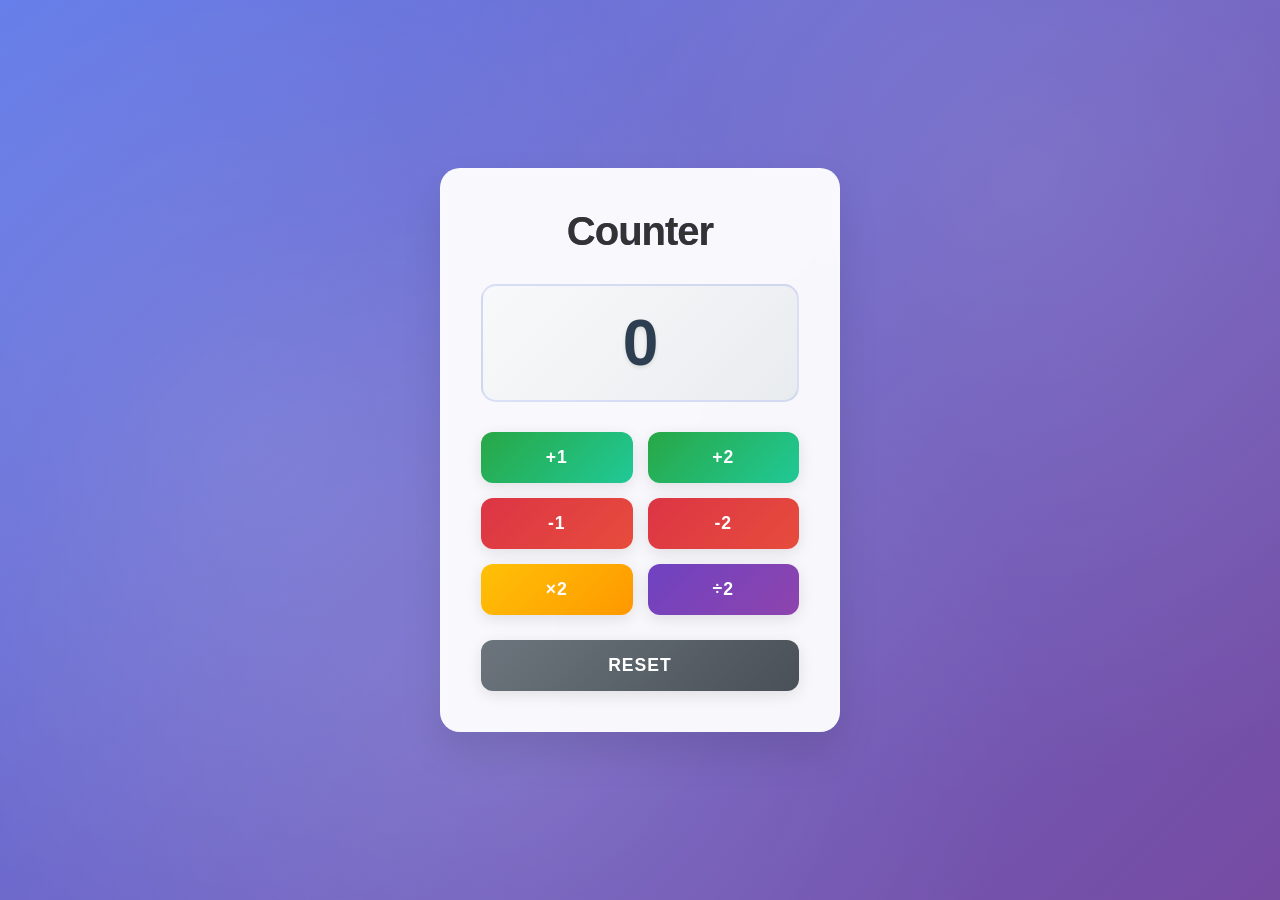
==== index.html @ b483adda "first commit" ====
<!DOCTYPE html>
<html lang="en">
<head>
    <meta charset="UTF-8">
    <meta name="viewport" content="width=device-width, initial-scale=1.0">
    <title>Calculator</title>
    <link rel="stylesheet" href="style.css">
</head>
<body>
    <div class="container">
        <h1>Counter</h1>
        <h1 id="counter">0</h1>
        
        <div class="button-container">
            <button id="INCREMENT1">+1</button>
            <button id="INCREMENT2">+2</button>
            <button id="DEC1">-1</button>
            <button id="DEC2">-2</button>
            <button id="MUL">×2</button>
            <button id="DIV">÷2</button>
            <button id="RESET">Reset</button>
        </div>
    </div>

    <script>
        let count = 0;

        function updateDisplay() {
            document.getElementById("counter").innerText = count;
        }

        function increment1() {
            count++;
            updateDisplay();
        }

        function increment2() {
            count += 2;
            updateDisplay();
        }

        function decrement1() {
            count--;
            updateDisplay();
        }

        function decrement2() {
            count -= 2;
            updateDisplay();
        }

        function multiply() {
            count = count * 2;
            updateDisplay();
        }

        function division() {
            count = count / 2;
            updateDisplay();
        }

        function reset() {
            count = 0;
            updateDisplay();
        }

        // Initialize display
        updateDisplay();

        // Event listeners
        document.getElementById('INCREMENT1').addEventListener('click', increment1);
        document.getElementById('INCREMENT2').addEventListener('click', increment2);
        document.getElementById('DEC1').addEventListener('click', decrement1);
        document.getElementById('DEC2').addEventListener('click', decrement2);
        document.getElementById('MUL').addEventListener('click', multiply);
        document.getElementById('DIV').addEventListener('click', division);
        document.getElementById('RESET').addEventListener('click', reset);
    </script>
</body>
</html>
---- style.css ----
/* Modern Counter App Styles */
* {
    margin: 0;
    padding: 0;
    box-sizing: border-box;
}

body {
    font-family: 'Segoe UI', Tahoma, Geneva, Verdana, sans-serif;
    background: linear-gradient(135deg, #667eea 0%, #764ba2 100%);
    min-height: 100vh;
    display: flex;
    flex-direction: column;
    justify-content: center;
    align-items: center;
    color: #333;
    overflow: hidden;
}

/* Background Animation */
body::before {
    content: '';
    position: fixed;
    top: 0;
    left: 0;
    width: 100%;
    height: 100%;
    background: radial-gradient(circle at 20% 50%, rgba(255, 255, 255, 0.1) 0%, transparent 50%),
                radial-gradient(circle at 80% 20%, rgba(255, 255, 255, 0.1) 0%, transparent 50%),
                radial-gradient(circle at 40% 80%, rgba(255, 255, 255, 0.1) 0%, transparent 50%);
    animation: float 20s ease-in-out infinite;
    z-index: -1;
}

@keyframes float {
    0%, 100% { transform: translateY(0px); }
    50% { transform: translateY(-20px); }
}

/* Container */
.container {
    background: rgba(255, 255, 255, 0.95);
    backdrop-filter: blur(10px);
    border-radius: 20px;
    padding: 40px;
    box-shadow: 0 20px 40px rgba(0, 0, 0, 0.1);
    text-align: center;
    min-width: 300px;
    max-width: 400px;
    width: 90%;
    border: 1px solid rgba(255, 255, 255, 0.2);
}

/* Title */
h1 {
    font-size: 2.5rem;
    margin-bottom: 20px;
    background: linear-gradient(45deg, #667eea, #764ba2);
    -webkit-background-clip: text;
    
    background-clip: text;
    font-weight: 700;
    letter-spacing: -1px;
}

/* Counter Display */
#counter {
    font-size: 4rem;
    font-weight: 800;
    color: #2c3e50;
    margin: 30px 0;
    padding: 20px;
    background: linear-gradient(135deg, #f8f9fa 0%, #e9ecef 100%);
    border-radius: 15px;
    border: 2px solid rgba(102, 126, 234, 0.2);
    transition: all 0.3s ease;
    min-height: 100px;
    display: flex;
    align-items: center;
    justify-content: center;
    text-shadow: 0 2px 4px rgba(0, 0, 0, 0.1);
}

#counter:hover {
    transform: scale(1.05);
    box-shadow: 0 10px 20px rgba(102, 126, 234, 0.3);
}

/* Button Container */
.button-container {
    display: grid;
    grid-template-columns: repeat(2, 1fr);
    gap: 15px;
    margin-top: 30px;
}

/* Button Styles */
button {
    padding: 15px 20px;
    font-size: 1.1rem;
    font-weight: 600;
    border: none;
    border-radius: 12px;
    cursor: pointer;
    transition: all 0.3s ease;
    position: relative;
    overflow: hidden;
    text-transform: uppercase;
    letter-spacing: 1px;
    box-shadow: 0 4px 15px rgba(0, 0, 0, 0.1);
}

button::before {
    content: '';
    position: absolute;
    top: 0;
    left: -100%;
    width: 100%;
    height: 100%;
    background: linear-gradient(90deg, transparent, rgba(255, 255, 255, 0.3), transparent);
    transition: left 0.5s;
}

button:hover::before {
    left: 100%;
}

/* Increment Buttons */
#INCREMENT1, #INCREMENT2 {
    background: linear-gradient(135deg, #28a745 0%, #20c997 100%);
    color: white;
}

#INCREMENT1:hover, #INCREMENT2:hover { 
    transform: translateY(-2px);
    box-shadow: 0 8px 25px rgba(40, 167, 69, 0.4);
}

/* Decrement Buttons */
#DEC1, #DEC2 {
    background: linear-gradient(135deg, #dc3545 0%, #e74c3c 100%);
    color: white;
}

#DEC1:hover, #DEC2:hover {
    transform: translateY(-2px);
    box-shadow: 0 8px 25px rgba(220, 53, 69, 0.4);
}

/* Multiply Button */
#MUL {
    background: linear-gradient(135deg, #ffc107 0%, #ff9800 100%);
    color: white;
}

#MUL:hover {
    transform: translateY(-2px);
    box-shadow: 0 8px 25px rgba(255, 193, 7, 0.4);
}

/* Division Button */
#DIV {
    background: linear-gradient(135deg, #6f42c1 0%, #8e44ad 100%);
    color: white;
}

#DIV:hover {
    transform: translateY(-2px);
    box-shadow: 0 8px 25px rgba(111, 66, 193, 0.4);
}

/* Reset Button */
#RESET {
    grid-column: span 2;
    background: linear-gradient(135deg, #6c757d 0%, #495057 100%);
    color: white;
    margin-top: 10px;
}

#RESET:hover {
    transform: translateY(-2px);
    box-shadow: 0 8px 25px rgba(108, 117, 125, 0.4);
}

/* Active States */
button:active {
    transform: translateY(1px);
    box-shadow: 0 2px 10px rgba(0, 0, 0, 0.2);
}

/* Responsive Design */
@media (max-width: 480px) {
    .container {
        padding: 25px;
        margin: 20px;
    }
    
    h1 {
        font-size: 2rem;
    }
    
    #counter {
        font-size: 3rem;
        padding: 15px;
    }
    
    button {
        padding: 12px 16px;
        font-size: 1rem;
    }
    
    .button-container {
        gap: 10px;
    }
}

/* Accessibility */
button:focus {
    outline: 3px solid rgba(102, 126, 234, 0.5);
    outline-offset: 2px;
}

/* Loading Animation */
@keyframes pulse {
    0%, 100% { opacity: 1; }
    50% { opacity: 0.7; }
}

.loading #counter {
    animation: pulse 1s infinite;
}

/* Success Animation */
@keyframes bounce {
    0%, 100% { transform: scale(1); }
    50% { transform: scale(1.1); }
}

.success #counter {
    animation: bounce 0.5s ease;
}
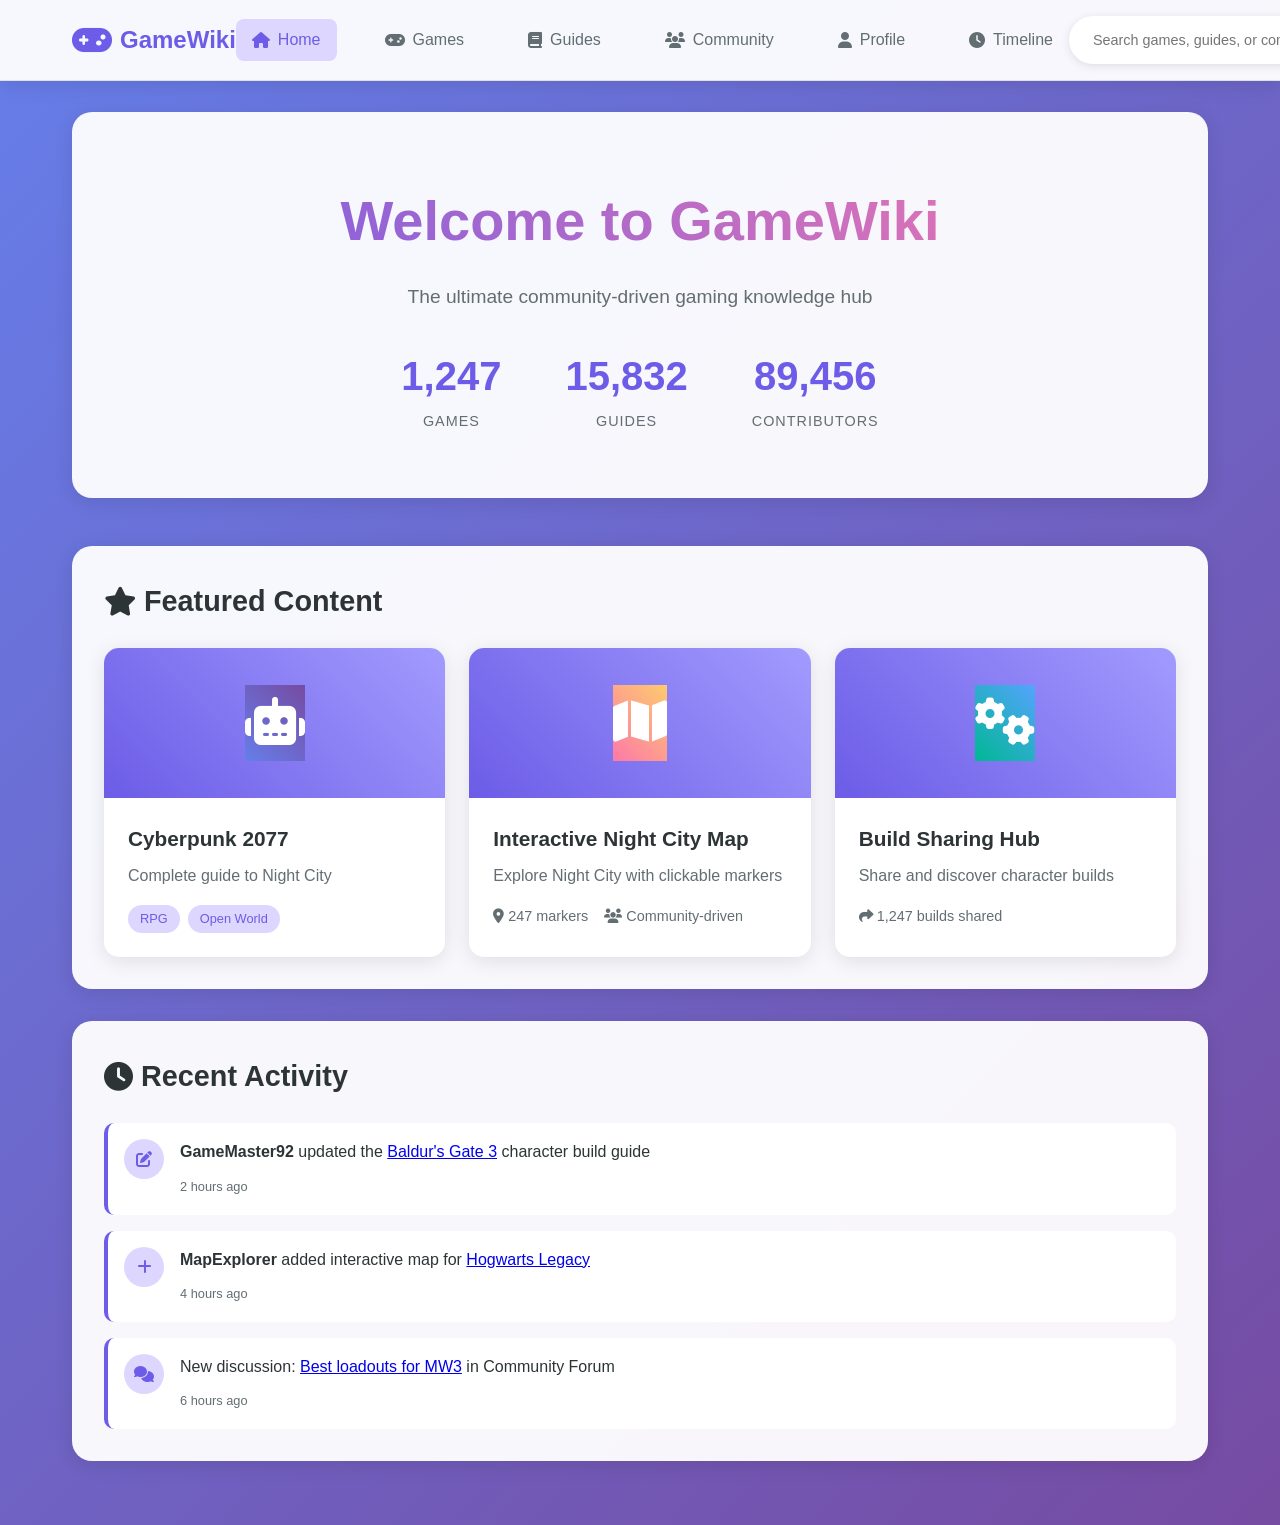
==== commit 9758c4f0: "Transform counter app into comprehensive GameWiki platform Co-authored-by: himanshukvarotariya <hima" ====
--- a/index.html
+++ b/index.html
@@ -3,78 +3,319 @@
 <head>
     <meta charset="UTF-8">
     <meta name="viewport" content="width=device-width, initial-scale=1.0">
-    <title>Calculator</title>
+    <title>GameWiki - The Ultimate Gaming Knowledge Hub</title>
     <link rel="stylesheet" href="style.css">
+    <link href="https://cdnjs.cloudflare.com/ajax/libs/font-awesome/6.4.0/css/all.min.css" rel="stylesheet">
 </head>
 <body>
-    <div class="container">
-        <h1>Counter</h1>
-        <h1 id="counter">0</h1>
-        
-        <div class="button-container">
-            <button id="INCREMENT1">+1</button>
-            <button id="INCREMENT2">+2</button>
-            <button id="DEC1">-1</button>
-            <button id="DEC2">-2</button>
-            <button id="MUL">×2</button>
-            <button id="DIV">÷2</button>
-            <button id="RESET">Reset</button>
+    <!-- Navigation Header -->
+    <header class="navbar">
+        <div class="nav-container">
+            <div class="logo">
+                <i class="fas fa-gamepad"></i>
+                <span>GameWiki</span>
+            </div>
+            <nav class="nav-menu">
+                <a href="#home" class="nav-link active" data-section="home">
+                    <i class="fas fa-home"></i> Home
+                </a>
+                <a href="#games" class="nav-link" data-section="games">
+                    <i class="fas fa-gamepad"></i> Games
+                </a>
+                <a href="#guides" class="nav-link" data-section="guides">
+                    <i class="fas fa-book"></i> Guides
+                </a>
+                <a href="#community" class="nav-link" data-section="community">
+                    <i class="fas fa-users"></i> Community
+                </a>
+                <a href="#profile" class="nav-link" data-section="profile">
+                    <i class="fas fa-user"></i> Profile
+                </a>
+                <a href="game-timeline.html" class="nav-link" target="_blank">
+                    <i class="fas fa-clock"></i> Timeline
+                </a>
+            </nav>
+            <div class="search-container">
+                <input type="text" id="search-input" placeholder="Search games, guides, or content...">
+                <button id="search-btn"><i class="fas fa-search"></i></button>
+            </div>
+        </div>
+    </header>
+
+    <!-- Main Content -->
+    <main class="main-content">
+        <!-- Home Section -->
+        <section id="home-section" class="content-section active">
+            <div class="hero">
+                <h1>Welcome to GameWiki</h1>
+                <p>The ultimate community-driven gaming knowledge hub</p>
+                <div class="hero-stats">
+                    <div class="stat">
+                        <span class="stat-number">1,247</span>
+                        <span class="stat-label">Games</span>
+                    </div>
+                    <div class="stat">
+                        <span class="stat-number">15,832</span>
+                        <span class="stat-label">Guides</span>
+                    </div>
+                    <div class="stat">
+                        <span class="stat-number">89,456</span>
+                        <span class="stat-label">Contributors</span>
+                    </div>
+                </div>
+            </div>
+
+            <div class="featured-section">
+                <h2><i class="fas fa-star"></i> Featured Content</h2>
+                <div class="featured-grid">
+                    <div class="featured-card game-card" data-game="cyberpunk2077">
+                        <div class="card-image">
+                            <div class="game-placeholder">
+                                <i class="fas fa-robot"></i>
+                            </div>
+                        </div>
+                        <div class="card-content">
+                            <h3>Cyberpunk 2077</h3>
+                            <p>Complete guide to Night City</p>
+                            <div class="card-tags">
+                                <span class="tag">RPG</span>
+                                <span class="tag">Open World</span>
+                            </div>
+                        </div>
+                    </div>
+                    <div class="featured-card guide-card" onclick="window.open('interactive-map.html', '_blank')">
+                        <div class="card-image">
+                            <div class="guide-placeholder">
+                                <i class="fas fa-map"></i>
+                            </div>
+                        </div>
+                        <div class="card-content">
+                            <h3>Interactive Night City Map</h3>
+                            <p>Explore Night City with clickable markers</p>
+                            <div class="card-meta">
+                                <span><i class="fas fa-map-marker-alt"></i> 247 markers</span>
+                                <span><i class="fas fa-users"></i> Community-driven</span>
+                            </div>
+                        </div>
+                    </div>
+                    <div class="featured-card community-card" onclick="window.open('build-sharing.html', '_blank')">
+                        <div class="card-image">
+                            <div class="community-placeholder">
+                                <i class="fas fa-cogs"></i>
+                            </div>
+                        </div>
+                        <div class="card-content">
+                            <h3>Build Sharing Hub</h3>
+                            <p>Share and discover character builds</p>
+                            <div class="card-meta">
+                                <span><i class="fas fa-share"></i> 1,247 builds shared</span>
+                            </div>
+                        </div>
+                    </div>
+                </div>
+            </div>
+
+            <div class="recent-activity">
+                <h2><i class="fas fa-clock"></i> Recent Activity</h2>
+                <div class="activity-feed">
+                    <div class="activity-item">
+                        <div class="activity-icon">
+                            <i class="fas fa-edit"></i>
+                        </div>
+                        <div class="activity-content">
+                            <p><strong>GameMaster92</strong> updated the <a href="#">Baldur's Gate 3</a> character build guide</p>
+                            <span class="activity-time">2 hours ago</span>
+                        </div>
+                    </div>
+                    <div class="activity-item">
+                        <div class="activity-icon">
+                            <i class="fas fa-plus"></i>
+                        </div>
+                        <div class="activity-content">
+                            <p><strong>MapExplorer</strong> added interactive map for <a href="#">Hogwarts Legacy</a></p>
+                            <span class="activity-time">4 hours ago</span>
+                        </div>
+                    </div>
+                    <div class="activity-item">
+                        <div class="activity-icon">
+                            <i class="fas fa-comments"></i>
+                        </div>
+                        <div class="activity-content">
+                            <p>New discussion: <a href="#">Best loadouts for MW3</a> in Community Forum</p>
+                            <span class="activity-time">6 hours ago</span>
+                        </div>
+                    </div>
+                </div>
+            </div>
+        </section>
+
+        <!-- Games Section -->
+        <section id="games-section" class="content-section">
+            <div class="section-header">
+                <h1><i class="fas fa-gamepad"></i> Game Library</h1>
+                <div class="section-filters">
+                    <select id="platform-filter">
+                        <option value="">All Platforms</option>
+                        <option value="pc">PC</option>
+                        <option value="playstation">PlayStation</option>
+                        <option value="xbox">Xbox</option>
+                        <option value="nintendo">Nintendo</option>
+                        <option value="mobile">Mobile</option>
+                    </select>
+                    <select id="genre-filter">
+                        <option value="">All Genres</option>
+                        <option value="action">Action</option>
+                        <option value="rpg">RPG</option>
+                        <option value="strategy">Strategy</option>
+                        <option value="fps">FPS</option>
+                        <option value="mmorpg">MMORPG</option>
+                    </select>
+                </div>
+            </div>
+
+            <div class="games-grid" id="games-grid">
+                <!-- Games will be populated by JavaScript -->
+            </div>
+        </section>
+
+        <!-- Guides Section -->
+        <section id="guides-section" class="content-section">
+            <div class="section-header">
+                <h1><i class="fas fa-book"></i> Guides & Walkthroughs</h1>
+                <div class="guide-categories">
+                    <button class="category-btn active" data-category="all">All Guides</button>
+                    <button class="category-btn" data-category="walkthrough">Walkthroughs</button>
+                    <button class="category-btn" data-category="builds">Builds</button>
+                    <button class="category-btn" data-category="achievements">Achievements</button>
+                    <button class="category-btn" data-category="speedrun">Speedruns</button>
+                </div>
+            </div>
+
+            <div class="guides-grid" id="guides-grid">
+                <!-- Guides will be populated by JavaScript -->
+            </div>
+        </section>
+
+        <!-- Community Section -->
+        <section id="community-section" class="content-section">
+            <div class="section-header">
+                <h1><i class="fas fa-users"></i> Community Hub</h1>
+            </div>
+
+            <div class="community-tabs">
+                <button class="tab-btn active" data-tab="forums">Forums</button>
+                <button class="tab-btn" data-tab="polls">Polls & Rankings</button>
+                <button class="tab-btn" data-tab="fanart">Fan Art & Mods</button>
+                <button class="tab-btn" data-tab="leaderboard">Contributors</button>
+            </div>
+
+            <div class="community-content">
+                <div id="forums-tab" class="tab-content active">
+                    <div class="forums-list">
+                        <!-- Forum content -->
+                    </div>
+                </div>
+                <div id="polls-tab" class="tab-content">
+                    <div class="polls-container">
+                        <!-- Polls content -->
+                    </div>
+                </div>
+                <div id="fanart-tab" class="tab-content">
+                    <div class="fanart-gallery">
+                        <!-- Fan art content -->
+                    </div>
+                </div>
+                <div id="leaderboard-tab" class="tab-content">
+                    <div class="leaderboard">
+                        <!-- Leaderboard content -->
+                    </div>
+                </div>
+            </div>
+        </section>
+
+        <!-- Profile Section -->
+        <section id="profile-section" class="content-section">
+            <div class="profile-header">
+                <div class="profile-avatar">
+                    <i class="fas fa-user-circle"></i>
+                </div>
+                <div class="profile-info">
+                    <h1>GamerPro123</h1>
+                    <p class="profile-title">Lore Master • Map Maker</p>
+                    <div class="profile-stats">
+                        <div class="profile-stat">
+                            <span class="stat-number">47</span>
+                            <span class="stat-label">Contributions</span>
+                        </div>
+                        <div class="profile-stat">
+                            <span class="stat-number">12</span>
+                            <span class="stat-label">Badges</span>
+                        </div>
+                        <div class="profile-stat">
+                            <span class="stat-number">1,234</span>
+                            <span class="stat-label">Reputation</span>
+                        </div>
+                    </div>
+                </div>
+            </div>
+
+            <div class="profile-content">
+                <div class="profile-badges">
+                    <h2><i class="fas fa-medal"></i> Badges</h2>
+                    <div class="badges-grid">
+                        <div class="badge earned">
+                            <i class="fas fa-book"></i>
+                            <span>Lore Master</span>
+                        </div>
+                        <div class="badge earned">
+                            <i class="fas fa-map"></i>
+                            <span>Map Maker</span>
+                        </div>
+                        <div class="badge earned">
+                            <i class="fas fa-star"></i>
+                            <span>First Contributor</span>
+                        </div>
+                        <div class="badge">
+                            <i class="fas fa-trophy"></i>
+                            <span>Achievement Hunter</span>
+                        </div>
+                    </div>
+                </div>
+
+                <div class="profile-achievements">
+                    <h2><i class="fas fa-trophy"></i> Achievement Tracker</h2>
+                    <div class="achievement-progress">
+                        <div class="achievement-game">
+                            <h3>The Witcher 3: Wild Hunt</h3>
+                            <div class="progress-bar">
+                                <div class="progress-fill" style="width: 78%"></div>
+                                <span class="progress-text">78% (39/50)</span>
+                            </div>
+                        </div>
+                        <div class="achievement-game">
+                            <h3>Cyberpunk 2077</h3>
+                            <div class="progress-bar">
+                                <div class="progress-fill" style="width: 45%"></div>
+                                <span class="progress-text">45% (23/51)</span>
+                            </div>
+                        </div>
+                    </div>
+                </div>
+            </div>
+        </section>
+    </main>
+
+    <!-- Game Detail Modal -->
+    <div id="game-modal" class="modal">
+        <div class="modal-content">
+            <span class="close">&times;</span>
+            <div id="game-detail-content">
+                <!-- Game details will be loaded here -->
+            </div>
         </div>
     </div>
 
-    <script>
-        let count = 0;
-
-        function updateDisplay() {
-            document.getElementById("counter").innerText = count;
-        }
-
-        function increment1() {
-            count++;
-            updateDisplay();
-        }
-
-        function increment2() {
-            count += 2;
-            updateDisplay();
-        }
-
-        function decrement1() {
-            count--;
-            updateDisplay();
-        }
-
-        function decrement2() {
-            count -= 2;
-            updateDisplay();
-        }
-
-        function multiply() {
-            count = count * 2;
-            updateDisplay();
-        }
-
-        function division() {
-            count = count / 2;
-            updateDisplay();
-        }
-
-        function reset() {
-            count = 0;
-            updateDisplay();
-        }
-
-        // Initialize display
-        updateDisplay();
-
-        // Event listeners
-        document.getElementById('INCREMENT1').addEventListener('click', increment1);
-        document.getElementById('INCREMENT2').addEventListener('click', increment2);
-        document.getElementById('DEC1').addEventListener('click', decrement1);
-        document.getElementById('DEC2').addEventListener('click', decrement2);
-        document.getElementById('MUL').addEventListener('click', multiply);
-        document.getElementById('DIV').addEventListener('click', division);
-        document.getElementById('RESET').addEventListener('click', reset);
-    </script>
+    <!-- Scripts -->
+    <script src="script.js"></script>
 </body>
 </html>
--- a/style.css
+++ b/style.css
@@ -1,241 +1,1333 @@
-/* Modern Counter App Styles */
+/* Gaming Wiki Styles */
 * {
     margin: 0;
     padding: 0;
     box-sizing: border-box;
 }
 
+:root {
+    --primary-color: #6c5ce7;
+    --secondary-color: #a29bfe;
+    --accent-color: #fd79a8;
+    --success-color: #00b894;
+    --warning-color: #fdcb6e;
+    --error-color: #e17055;
+    --dark-bg: #2d3436;
+    --darker-bg: #1e272e;
+    --light-bg: #ddd6fe;
+    --text-dark: #2d3436;
+    --text-light: #636e72;
+    --text-white: #ffffff;
+    --border-color: #e0e0e0;
+    --shadow: 0 4px 20px rgba(0, 0, 0, 0.1);
+    --shadow-hover: 0 8px 30px rgba(0, 0, 0, 0.15);
+}
+
 body {
-    font-family: 'Segoe UI', Tahoma, Geneva, Verdana, sans-serif;
+    font-family: 'Inter', -apple-system, BlinkMacSystemFont, 'Segoe UI', Roboto, sans-serif;
     background: linear-gradient(135deg, #667eea 0%, #764ba2 100%);
     min-height: 100vh;
-    display: flex;
-    flex-direction: column;
-    justify-content: center;
-    align-items: center;
-    color: #333;
-    overflow: hidden;
-}
-
-/* Background Animation */
-body::before {
-    content: '';
+    color: var(--text-dark);
+    line-height: 1.6;
+}
+
+/* Navigation */
+.navbar {
+    background: rgba(255, 255, 255, 0.95);
+    backdrop-filter: blur(10px);
+    border-bottom: 1px solid var(--border-color);
     position: fixed;
     top: 0;
+    width: 100%;
+    z-index: 1000;
+    box-shadow: var(--shadow);
+}
+
+.nav-container {
+    max-width: 1200px;
+    margin: 0 auto;
+    display: flex;
+    align-items: center;
+    justify-content: space-between;
+    padding: 1rem 2rem;
+}
+
+.logo {
+    display: flex;
+    align-items: center;
+    gap: 0.5rem;
+    font-size: 1.5rem;
+    font-weight: 700;
+    color: var(--primary-color);
+}
+
+.logo i {
+    font-size: 2rem;
+}
+
+.nav-menu {
+    display: flex;
+    gap: 2rem;
+}
+
+.nav-link {
+    text-decoration: none;
+    color: var(--text-light);
+    font-weight: 500;
+    padding: 0.5rem 1rem;
+    border-radius: 8px;
+    transition: all 0.3s ease;
+    display: flex;
+    align-items: center;
+    gap: 0.5rem;
+}
+
+.nav-link:hover, .nav-link.active {
+    color: var(--primary-color);
+    background: var(--light-bg);
+}
+
+.search-container {
+    display: flex;
+    align-items: center;
+    background: white;
+    border-radius: 25px;
+    padding: 0.5rem;
+    box-shadow: 0 2px 10px rgba(0, 0, 0, 0.1);
+}
+
+.search-container input {
+    border: none;
+    outline: none;
+    padding: 0.5rem 1rem;
+    font-size: 0.9rem;
+    width: 250px;
+    background: transparent;
+}
+
+.search-container button {
+    background: var(--primary-color);
+    color: white;
+    border: none;
+    padding: 0.5rem 1rem;
+    border-radius: 20px;
+    cursor: pointer;
+    transition: all 0.3s ease;
+}
+
+.search-container button:hover {
+    background: var(--secondary-color);
+}
+
+/* Main Content */
+.main-content {
+    margin-top: 80px;
+    padding: 2rem;
+    max-width: 1200px;
+    margin-left: auto;
+    margin-right: auto;
+}
+
+.content-section {
+    display: none;
+    animation: fadeIn 0.5s ease;
+}
+
+.content-section.active {
+    display: block;
+}
+
+@keyframes fadeIn {
+    from { opacity: 0; transform: translateY(20px); }
+    to { opacity: 1; transform: translateY(0); }
+}
+
+/* Hero Section */
+.hero {
+    text-align: center;
+    padding: 4rem 0;
+    background: rgba(255, 255, 255, 0.95);
+    border-radius: 20px;
+    margin-bottom: 3rem;
+    box-shadow: var(--shadow);
+}
+
+.hero h1 {
+    font-size: 3.5rem;
+    font-weight: 700;
+    background: linear-gradient(45deg, var(--primary-color), var(--accent-color));
+    -webkit-background-clip: text;
+    background-clip: text;
+    -webkit-text-fill-color: transparent;
+    margin-bottom: 1rem;
+}
+
+.hero p {
+    font-size: 1.2rem;
+    color: var(--text-light);
+    margin-bottom: 2rem;
+}
+
+.hero-stats {
+    display: flex;
+    justify-content: center;
+    gap: 4rem;
+}
+
+.stat {
+    text-align: center;
+}
+
+.stat-number {
+    display: block;
+    font-size: 2.5rem;
+    font-weight: 700;
+    color: var(--primary-color);
+}
+
+.stat-label {
+    font-size: 0.9rem;
+    color: var(--text-light);
+    text-transform: uppercase;
+    letter-spacing: 1px;
+}
+
+/* Featured Section */
+.featured-section, .recent-activity {
+    background: rgba(255, 255, 255, 0.95);
+    border-radius: 20px;
+    padding: 2rem;
+    margin-bottom: 2rem;
+    box-shadow: var(--shadow);
+}
+
+.featured-section h2, .recent-activity h2 {
+    font-size: 1.8rem;
+    margin-bottom: 1.5rem;
+    color: var(--text-dark);
+    display: flex;
+    align-items: center;
+    gap: 0.5rem;
+}
+
+.featured-grid {
+    display: grid;
+    grid-template-columns: repeat(auto-fit, minmax(300px, 1fr));
+    gap: 1.5rem;
+}
+
+.featured-card {
+    background: white;
+    border-radius: 15px;
+    overflow: hidden;
+    box-shadow: var(--shadow);
+    transition: all 0.3s ease;
+    cursor: pointer;
+}
+
+.featured-card:hover {
+    transform: translateY(-5px);
+    box-shadow: var(--shadow-hover);
+}
+
+.card-image {
+    height: 150px;
+    background: linear-gradient(45deg, var(--primary-color), var(--secondary-color));
+    display: flex;
+    align-items: center;
+    justify-content: center;
+    color: white;
+    font-size: 3rem;
+}
+
+.game-placeholder { background: linear-gradient(45deg, #667eea, #764ba2); }
+.guide-placeholder { background: linear-gradient(45deg, #fd79a8, #fdcb6e); }
+.community-placeholder { background: linear-gradient(45deg, #00b894, #55a3ff); }
+
+.card-content {
+    padding: 1.5rem;
+}
+
+.card-content h3 {
+    font-size: 1.3rem;
+    margin-bottom: 0.5rem;
+    color: var(--text-dark);
+}
+
+.card-content p {
+    color: var(--text-light);
+    margin-bottom: 1rem;
+}
+
+.card-tags {
+    display: flex;
+    gap: 0.5rem;
+}
+
+.tag {
+    background: var(--light-bg);
+    color: var(--primary-color);
+    padding: 0.25rem 0.75rem;
+    border-radius: 15px;
+    font-size: 0.8rem;
+    font-weight: 500;
+}
+
+.card-meta {
+    display: flex;
+    gap: 1rem;
+    font-size: 0.9rem;
+    color: var(--text-light);
+}
+
+/* Activity Feed */
+.activity-feed {
+    display: flex;
+    flex-direction: column;
+    gap: 1rem;
+}
+
+.activity-item {
+    display: flex;
+    align-items: flex-start;
+    gap: 1rem;
+    padding: 1rem;
+    background: white;
+    border-radius: 10px;
+    border-left: 4px solid var(--primary-color);
+}
+
+.activity-icon {
+    background: var(--light-bg);
+    color: var(--primary-color);
+    width: 40px;
+    height: 40px;
+    border-radius: 50%;
+    display: flex;
+    align-items: center;
+    justify-content: center;
+    flex-shrink: 0;
+}
+
+.activity-content p {
+    margin-bottom: 0.5rem;
+}
+
+.activity-time {
+    font-size: 0.8rem;
+    color: var(--text-light);
+}
+
+/* Section Headers */
+.section-header {
+    display: flex;
+    justify-content: space-between;
+    align-items: center;
+    margin-bottom: 2rem;
+    background: rgba(255, 255, 255, 0.95);
+    padding: 1.5rem;
+    border-radius: 15px;
+    box-shadow: var(--shadow);
+}
+
+.section-header h1 {
+    font-size: 2.5rem;
+    color: var(--text-dark);
+    display: flex;
+    align-items: center;
+    gap: 0.5rem;
+}
+
+.section-filters {
+    display: flex;
+    gap: 1rem;
+}
+
+.section-filters select {
+    padding: 0.75rem 1rem;
+    border: 2px solid var(--border-color);
+    border-radius: 8px;
+    font-size: 0.9rem;
+    background: white;
+    cursor: pointer;
+    transition: all 0.3s ease;
+}
+
+.section-filters select:focus {
+    outline: none;
+    border-color: var(--primary-color);
+}
+
+/* Games Grid */
+.games-grid, .guides-grid {
+    display: grid;
+    grid-template-columns: repeat(auto-fit, minmax(280px, 1fr));
+    gap: 1.5rem;
+}
+
+.game-card, .guide-card {
+    background: white;
+    border-radius: 15px;
+    overflow: hidden;
+    box-shadow: var(--shadow);
+    transition: all 0.3s ease;
+    cursor: pointer;
+}
+
+.game-card:hover, .guide-card:hover {
+    transform: translateY(-5px);
+    box-shadow: var(--shadow-hover);
+}
+
+/* Guide Categories */
+.guide-categories {
+    display: flex;
+    gap: 1rem;
+    margin-bottom: 2rem;
+    justify-content: center;
+}
+
+.category-btn {
+    padding: 0.75rem 1.5rem;
+    border: 2px solid var(--primary-color);
+    background: transparent;
+    color: var(--primary-color);
+    border-radius: 25px;
+    cursor: pointer;
+    font-weight: 500;
+    transition: all 0.3s ease;
+}
+
+.category-btn:hover, .category-btn.active {
+    background: var(--primary-color);
+    color: white;
+}
+
+/* Community Tabs */
+.community-tabs {
+    display: flex;
+    gap: 0.5rem;
+    margin-bottom: 2rem;
+    background: rgba(255, 255, 255, 0.95);
+    padding: 1rem;
+    border-radius: 15px;
+    box-shadow: var(--shadow);
+}
+
+.tab-btn {
+    padding: 0.75rem 1.5rem;
+    border: none;
+    background: transparent;
+    color: var(--text-light);
+    border-radius: 8px;
+    cursor: pointer;
+    font-weight: 500;
+    transition: all 0.3s ease;
+}
+
+.tab-btn:hover, .tab-btn.active {
+    background: var(--primary-color);
+    color: white;
+}
+
+.community-content {
+    background: rgba(255, 255, 255, 0.95);
+    border-radius: 15px;
+    padding: 2rem;
+    box-shadow: var(--shadow);
+}
+
+.tab-content {
+    display: none;
+}
+
+.tab-content.active {
+    display: block;
+}
+
+/* Profile Section */
+.profile-header {
+    background: rgba(255, 255, 255, 0.95);
+    border-radius: 20px;
+    padding: 2rem;
+    margin-bottom: 2rem;
+    box-shadow: var(--shadow);
+    display: flex;
+    align-items: center;
+    gap: 2rem;
+}
+
+.profile-avatar {
+    font-size: 5rem;
+    color: var(--primary-color);
+}
+
+.profile-info h1 {
+    font-size: 2.5rem;
+    margin-bottom: 0.5rem;
+    color: var(--text-dark);
+}
+
+.profile-title {
+    color: var(--text-light);
+    font-size: 1.1rem;
+    margin-bottom: 1rem;
+}
+
+.profile-stats {
+    display: flex;
+    gap: 2rem;
+}
+
+.profile-stat {
+    text-align: center;
+}
+
+.profile-content {
+    display: grid;
+    grid-template-columns: 1fr 1fr;
+    gap: 2rem;
+}
+
+.profile-badges, .profile-achievements {
+    background: rgba(255, 255, 255, 0.95);
+    border-radius: 15px;
+    padding: 2rem;
+    box-shadow: var(--shadow);
+}
+
+.profile-badges h2, .profile-achievements h2 {
+    display: flex;
+    align-items: center;
+    gap: 0.5rem;
+    margin-bottom: 1.5rem;
+    color: var(--text-dark);
+}
+
+.badges-grid {
+    display: grid;
+    grid-template-columns: repeat(auto-fit, minmax(120px, 1fr));
+    gap: 1rem;
+}
+
+.badge {
+    background: var(--border-color);
+    color: var(--text-light);
+    padding: 1rem;
+    border-radius: 10px;
+    text-align: center;
+    transition: all 0.3s ease;
+}
+
+.badge.earned {
+    background: var(--primary-color);
+    color: white;
+}
+
+.badge i {
+    display: block;
+    font-size: 1.5rem;
+    margin-bottom: 0.5rem;
+}
+
+.achievement-game {
+    margin-bottom: 1.5rem;
+}
+
+.achievement-game h3 {
+    margin-bottom: 0.5rem;
+    color: var(--text-dark);
+}
+
+.progress-bar {
+    background: var(--border-color);
+    height: 8px;
+    border-radius: 4px;
+    position: relative;
+    overflow: hidden;
+}
+
+.progress-fill {
+    background: linear-gradient(45deg, var(--primary-color), var(--secondary-color));
+    height: 100%;
+    border-radius: 4px;
+    transition: width 0.3s ease;
+}
+
+.progress-text {
+    position: absolute;
+    right: 0;
+    top: -25px;
+    font-size: 0.8rem;
+    color: var(--text-light);
+}
+
+/* Modal */
+.modal {
+    display: none;
+    position: fixed;
+    z-index: 2000;
     left: 0;
+    top: 0;
     width: 100%;
     height: 100%;
-    background: radial-gradient(circle at 20% 50%, rgba(255, 255, 255, 0.1) 0%, transparent 50%),
-                radial-gradient(circle at 80% 20%, rgba(255, 255, 255, 0.1) 0%, transparent 50%),
-                radial-gradient(circle at 40% 80%, rgba(255, 255, 255, 0.1) 0%, transparent 50%);
-    animation: float 20s ease-in-out infinite;
-    z-index: -1;
-}
-
-@keyframes float {
-    0%, 100% { transform: translateY(0px); }
-    50% { transform: translateY(-20px); }
-}
-
-/* Container */
-.container {
-    background: rgba(255, 255, 255, 0.95);
-    backdrop-filter: blur(10px);
+    background-color: rgba(0, 0, 0, 0.5);
+    backdrop-filter: blur(5px);
+}
+
+.modal-content {
+    background: white;
+    margin: 5% auto;
+    padding: 2rem;
     border-radius: 20px;
-    padding: 40px;
-    box-shadow: 0 20px 40px rgba(0, 0, 0, 0.1);
+    width: 90%;
+    max-width: 800px;
+    max-height: 80vh;
+    overflow-y: auto;
+    position: relative;
+    box-shadow: 0 20px 60px rgba(0, 0, 0, 0.3);
+}
+
+.close {
+    position: absolute;
+    right: 1rem;
+    top: 1rem;
+    font-size: 2rem;
+    cursor: pointer;
+    color: var(--text-light);
+    transition: color 0.3s ease;
+}
+
+.close:hover {
+    color: var(--error-color);
+}
+
+/* Responsive Design */
+@media (max-width: 768px) {
+    .nav-container {
+        flex-direction: column;
+        gap: 1rem;
+        padding: 1rem;
+    }
+    
+    .nav-menu {
+        order: 3;
+        width: 100%;
+        justify-content: space-around;
+    }
+    
+    .search-container {
+        order: 2;
+        width: 100%;
+    }
+    
+    .search-container input {
+        width: 100%;
+    }
+    
+    .hero h1 {
+        font-size: 2.5rem;
+    }
+    
+    .hero-stats {
+        flex-direction: column;
+        gap: 1rem;
+    }
+    
+    .featured-grid, .games-grid, .guides-grid {
+        grid-template-columns: 1fr;
+    }
+    
+    .section-header {
+        flex-direction: column;
+        gap: 1rem;
+    }
+    
+    .section-filters {
+        width: 100%;
+        justify-content: space-between;
+    }
+    
+    .profile-header {
+        flex-direction: column;
+        text-align: center;
+    }
+    
+    .profile-content {
+        grid-template-columns: 1fr;
+    }
+    
+    .community-tabs {
+        flex-wrap: wrap;
+    }
+    
+    .guide-categories {
+        flex-wrap: wrap;
+    }
+    
+    .main-content {
+        margin-top: 200px;
+        padding: 1rem;
+    }
+}
+
+@media (max-width: 480px) {
+    .nav-menu {
+        gap: 0.5rem;
+    }
+    
+    .nav-link {
+        padding: 0.5rem;
+        font-size: 0.8rem;
+    }
+    
+    .hero h1 {
+        font-size: 2rem;
+    }
+    
+    .section-header h1 {
+        font-size: 1.8rem;
+    }
+    
+    .modal-content {
+        margin: 10% auto;
+        padding: 1rem;
+    }
+}
+
+/* Loading States */
+.loading {
+    opacity: 0.7;
+    pointer-events: none;
+}
+
+.skeleton {
+    background: linear-gradient(90deg, #f0f0f0 25%, #e0e0e0 50%, #f0f0f0 75%);
+    background-size: 200% 100%;
+    animation: loading 1.5s infinite;
+}
+
+@keyframes loading {
+    0% { background-position: 200% 0; }
+    100% { background-position: -200% 0; }
+}
+
+/* Game Detail Modal Styles */
+.game-detail {
+    max-width: 100%;
+}
+
+.game-header {
+    display: flex;
+    gap: 2rem;
+    margin-bottom: 2rem;
+    padding-bottom: 2rem;
+    border-bottom: 2px solid var(--border-color);
+}
+
+.game-image {
+    flex-shrink: 0;
+}
+
+.game-image .game-placeholder {
+    width: 200px;
+    height: 280px;
+    border-radius: 15px;
+    display: flex;
+    align-items: center;
+    justify-content: center;
+    font-size: 4rem;
+    color: white;
+}
+
+.game-info h1 {
+    font-size: 2.5rem;
+    margin-bottom: 1rem;
+    color: var(--text-dark);
+}
+
+.game-description {
+    font-size: 1.1rem;
+    color: var(--text-light);
+    margin-bottom: 1.5rem;
+    line-height: 1.6;
+}
+
+.game-meta {
+    display: flex;
+    gap: 2rem;
+    margin-bottom: 1rem;
+    flex-wrap: wrap;
+}
+
+.game-meta span {
+    color: var(--text-light);
+}
+
+.game-sections {
+    margin-top: 2rem;
+}
+
+.section-tabs {
+    display: flex;
+    gap: 0.5rem;
+    margin-bottom: 2rem;
+    border-bottom: 2px solid var(--border-color);
+}
+
+.section-tab {
+    padding: 1rem 1.5rem;
+    border: none;
+    background: transparent;
+    color: var(--text-light);
+    cursor: pointer;
+    font-weight: 500;
+    border-bottom: 3px solid transparent;
+    transition: all 0.3s ease;
+}
+
+.section-tab:hover, .section-tab.active {
+    color: var(--primary-color);
+    border-bottom-color: var(--primary-color);
+}
+
+.tab-pane {
+    display: none;
+}
+
+.tab-pane.active {
+    display: block;
+    animation: fadeIn 0.3s ease;
+}
+
+.tab-pane h3 {
+    font-size: 1.5rem;
+    margin-bottom: 1rem;
+    color: var(--text-dark);
+}
+
+.characters-grid, .maps-grid {
+    display: grid;
+    grid-template-columns: repeat(auto-fit, minmax(250px, 1fr));
+    gap: 1rem;
+    margin-top: 1rem;
+}
+
+.character-card, .map-card {
+    background: var(--light-bg);
+    padding: 1.5rem;
+    border-radius: 10px;
     text-align: center;
-    min-width: 300px;
-    max-width: 400px;
-    width: 90%;
-    border: 1px solid rgba(255, 255, 255, 0.2);
-}
-
-/* Title */
-h1 {
-    font-size: 2.5rem;
-    margin-bottom: 20px;
-    background: linear-gradient(45deg, #667eea, #764ba2);
-    -webkit-background-clip: text;
-    
-    background-clip: text;
-    font-weight: 700;
-    letter-spacing: -1px;
-}
-
-/* Counter Display */
-#counter {
-    font-size: 4rem;
-    font-weight: 800;
-    color: #2c3e50;
-    margin: 30px 0;
-    padding: 20px;
-    background: linear-gradient(135deg, #f8f9fa 0%, #e9ecef 100%);
+}
+
+.character-icon, .map-preview {
+    font-size: 2rem;
+    color: var(--primary-color);
+    margin-bottom: 1rem;
+}
+
+.character-card h4, .map-card h4 {
+    font-size: 1.2rem;
+    margin-bottom: 0.5rem;
+    color: var(--text-dark);
+}
+
+.related-guides, .achievements-list {
+    display: flex;
+    flex-direction: column;
+    gap: 1rem;
+}
+
+.guide-item, .achievement-item {
+    background: var(--light-bg);
+    padding: 1.5rem;
+    border-radius: 10px;
+    display: flex;
+    align-items: center;
+    gap: 1rem;
+}
+
+.achievement-item.unlocked {
+    background: linear-gradient(135deg, var(--success-color), #00a085);
+    color: white;
+}
+
+.achievement-icon {
+    font-size: 2rem;
+    color: var(--primary-color);
+    flex-shrink: 0;
+}
+
+.achievement-item.unlocked .achievement-icon {
+    color: white;
+}
+
+.achievement-info {
+    flex-grow: 1;
+}
+
+.achievement-info h4 {
+    margin-bottom: 0.5rem;
+    color: var(--text-dark);
+}
+
+.achievement-item.unlocked .achievement-info h4,
+.achievement-item.unlocked .achievement-info p {
+    color: white;
+}
+
+.achievement-progress {
+    margin-top: 0.5rem;
+    display: flex;
+    align-items: center;
+    gap: 1rem;
+}
+
+.achievement-progress .progress-bar {
+    flex-grow: 1;
+    height: 6px;
+}
+
+/* Forums Styles */
+.forums-list {
+    display: flex;
+    flex-direction: column;
+    gap: 2rem;
+}
+
+.forum-category h3 {
+    color: var(--text-dark);
+    margin-bottom: 1rem;
+    display: flex;
+    align-items: center;
+    gap: 0.5rem;
+}
+
+.forum-topics {
+    display: flex;
+    flex-direction: column;
+    gap: 1rem;
+}
+
+.topic-item {
+    background: var(--light-bg);
+    padding: 1.5rem;
+    border-radius: 10px;
+    border-left: 4px solid var(--primary-color);
+    cursor: pointer;
+    transition: all 0.3s ease;
+}
+
+.topic-item:hover {
+    transform: translateX(5px);
+    box-shadow: var(--shadow);
+}
+
+.topic-info h4 {
+    color: var(--text-dark);
+    margin-bottom: 0.5rem;
+}
+
+.topic-info p {
+    color: var(--text-light);
+    margin-bottom: 1rem;
+}
+
+.topic-meta {
+    display: flex;
+    gap: 1rem;
+    font-size: 0.9rem;
+    color: var(--text-light);
+}
+
+/* Polls Styles */
+.polls-container {
+    display: flex;
+    flex-direction: column;
+    gap: 2rem;
+}
+
+.poll-item {
+    background: var(--light-bg);
+    padding: 2rem;
     border-radius: 15px;
-    border: 2px solid rgba(102, 126, 234, 0.2);
-    transition: all 0.3s ease;
-    min-height: 100px;
-    display: flex;
-    align-items: center;
+}
+
+.poll-item h3 {
+    color: var(--text-dark);
+    margin-bottom: 1.5rem;
+}
+
+.poll-options {
+    display: flex;
+    flex-direction: column;
+    gap: 1rem;
+    margin-bottom: 1.5rem;
+}
+
+.poll-option {
+    display: flex;
+    align-items: center;
+    gap: 1rem;
+}
+
+.option-text {
+    min-width: 150px;
+    color: var(--text-dark);
+    font-weight: 500;
+}
+
+.option-bar {
+    flex-grow: 1;
+    height: 8px;
+    background: var(--border-color);
+    border-radius: 4px;
+    overflow: hidden;
+}
+
+.option-fill {
+    height: 100%;
+    background: linear-gradient(45deg, var(--primary-color), var(--secondary-color));
+    transition: width 0.3s ease;
+}
+
+.option-percentage {
+    min-width: 50px;
+    text-align: right;
+    color: var(--text-dark);
+    font-weight: 600;
+}
+
+.poll-meta {
+    display: flex;
+    justify-content: space-between;
+    align-items: center;
+    padding-top: 1rem;
+    border-top: 1px solid var(--border-color);
+}
+
+/* Gallery Styles */
+.fanart-gallery {
+    display: flex;
+    flex-direction: column;
+    gap: 2rem;
+}
+
+.gallery-filters {
+    display: flex;
+    gap: 1rem;
     justify-content: center;
-    text-shadow: 0 2px 4px rgba(0, 0, 0, 0.1);
-}
-
-#counter:hover {
-    transform: scale(1.05);
-    box-shadow: 0 10px 20px rgba(102, 126, 234, 0.3);
-}
-
-/* Button Container */
-.button-container {
+}
+
+.filter-btn {
+    padding: 0.75rem 1.5rem;
+    border: 2px solid var(--primary-color);
+    background: transparent;
+    color: var(--primary-color);
+    border-radius: 25px;
+    cursor: pointer;
+    font-weight: 500;
+    transition: all 0.3s ease;
+}
+
+.filter-btn:hover, .filter-btn.active {
+    background: var(--primary-color);
+    color: white;
+}
+
+.gallery-grid {
     display: grid;
-    grid-template-columns: repeat(2, 1fr);
-    gap: 15px;
-    margin-top: 30px;
-}
-
-/* Button Styles */
-button {
-    padding: 15px 20px;
-    font-size: 1.1rem;
-    font-weight: 600;
-    border: none;
-    border-radius: 12px;
+    grid-template-columns: repeat(auto-fit, minmax(280px, 1fr));
+    gap: 1.5rem;
+}
+
+.gallery-item {
+    background: white;
+    border-radius: 15px;
+    overflow: hidden;
+    box-shadow: var(--shadow);
+    transition: all 0.3s ease;
     cursor: pointer;
-    transition: all 0.3s ease;
-    position: relative;
-    overflow: hidden;
-    text-transform: uppercase;
-    letter-spacing: 1px;
-    box-shadow: 0 4px 15px rgba(0, 0, 0, 0.1);
-}
-
-button::before {
-    content: '';
-    position: absolute;
-    top: 0;
-    left: -100%;
+}
+
+.gallery-item:hover {
+    transform: translateY(-5px);
+    box-shadow: var(--shadow-hover);
+}
+
+.gallery-image {
+    height: 200px;
+    background: linear-gradient(45deg, var(--primary-color), var(--secondary-color));
+    display: flex;
+    align-items: center;
+    justify-content: center;
+    color: white;
+    font-size: 3rem;
+}
+
+.image-placeholder {
+    display: flex;
+    align-items: center;
+    justify-content: center;
     width: 100%;
     height: 100%;
-    background: linear-gradient(90deg, transparent, rgba(255, 255, 255, 0.3), transparent);
-    transition: left 0.5s;
-}
-
-button:hover::before {
-    left: 100%;
-}
-
-/* Increment Buttons */
-#INCREMENT1, #INCREMENT2 {
-    background: linear-gradient(135deg, #28a745 0%, #20c997 100%);
-    color: white;
-}
-
-#INCREMENT1:hover, #INCREMENT2:hover { 
+}
+
+.gallery-info {
+    padding: 1.5rem;
+}
+
+.gallery-info h4 {
+    color: var(--text-dark);
+    margin-bottom: 0.5rem;
+}
+
+.gallery-info p {
+    color: var(--text-light);
+    margin-bottom: 1rem;
+}
+
+.gallery-stats {
+    display: flex;
+    gap: 1rem;
+    font-size: 0.9rem;
+    color: var(--text-light);
+}
+
+/* Leaderboard Styles */
+.leaderboard {
+    background: var(--light-bg);
+    border-radius: 15px;
+    padding: 2rem;
+}
+
+.leaderboard-header {
+    display: flex;
+    justify-content: space-between;
+    align-items: center;
+    margin-bottom: 2rem;
+}
+
+.leaderboard-header h3 {
+    color: var(--text-dark);
+    display: flex;
+    align-items: center;
+    gap: 0.5rem;
+}
+
+.leaderboard-filter {
+    padding: 0.5rem 1rem;
+    border: 2px solid var(--border-color);
+    border-radius: 8px;
+    background: white;
+    cursor: pointer;
+}
+
+.leaderboard-list {
+    display: flex;
+    flex-direction: column;
+    gap: 1rem;
+}
+
+.leaderboard-item {
+    display: flex;
+    align-items: center;
+    gap: 1.5rem;
+    background: white;
+    padding: 1.5rem;
+    border-radius: 10px;
+    box-shadow: var(--shadow);
+}
+
+.rank-badge {
+    width: 40px;
+    height: 40px;
+    border-radius: 50%;
+    display: flex;
+    align-items: center;
+    justify-content: center;
+    font-weight: 700;
+    font-size: 1.2rem;
+    color: white;
+}
+
+.rank-1 .rank-badge { background: linear-gradient(45deg, #ffd700, #ffed4e); color: #333; }
+.rank-2 .rank-badge { background: linear-gradient(45deg, #c0c0c0, #e5e5e5); color: #333; }
+.rank-3 .rank-badge { background: linear-gradient(45deg, #cd7f32, #daa520); }
+
+.contributor-info {
+    flex-grow: 1;
+}
+
+.contributor-info h4 {
+    color: var(--text-dark);
+    margin-bottom: 0.25rem;
+}
+
+.contributor-info p {
+    color: var(--text-light);
+    font-size: 0.9rem;
+}
+
+.contributor-stats {
+    text-align: right;
+    font-size: 0.9rem;
+    color: var(--text-light);
+}
+
+.contributor-stats span {
+    display: block;
+}
+
+/* Button Styles */
+.btn-primary {
+    background: linear-gradient(45deg, var(--primary-color), var(--secondary-color));
+    color: white;
+    border: none;
+    padding: 0.75rem 1.5rem;
+    border-radius: 8px;
+    cursor: pointer;
+    font-weight: 500;
+    transition: all 0.3s ease;
+}
+
+.btn-primary:hover {
     transform: translateY(-2px);
-    box-shadow: 0 8px 25px rgba(40, 167, 69, 0.4);
-}
-
-/* Decrement Buttons */
-#DEC1, #DEC2 {
-    background: linear-gradient(135deg, #dc3545 0%, #e74c3c 100%);
-    color: white;
-}
-
-#DEC1:hover, #DEC2:hover {
+    box-shadow: var(--shadow-hover);
+}
+
+/* Notification Styles */
+.notification {
+    position: fixed;
+    top: 100px;
+    right: 20px;
+    padding: 1rem 1.5rem;
+    border-radius: 8px;
+    color: white;
+    font-weight: 500;
+    z-index: 3000;
+    transform: translateX(400px);
+    opacity: 0;
+    transition: all 0.3s ease;
+}
+
+.notification.show {
+    transform: translateX(0);
+    opacity: 1;
+}
+
+.notification-info { background: var(--primary-color); }
+.notification-success { background: var(--success-color); }
+.notification-warning { background: var(--warning-color); }
+.notification-error { background: var(--error-color); }
+
+/* AI Summary Styles */
+.guide-header {
+    display: flex;
+    justify-content: space-between;
+    align-items: center;
+    margin-bottom: 0.5rem;
+}
+
+.ai-summary-btn {
+    background: linear-gradient(45deg, var(--accent-color), var(--secondary-color));
+    color: white;
+    border: none;
+    padding: 0.5rem 1rem;
+    border-radius: 8px;
+    cursor: pointer;
+    font-size: 0.8rem;
+    font-weight: 500;
+    transition: all 0.3s ease;
+    display: flex;
+    align-items: center;
+    gap: 0.25rem;
+}
+
+.ai-summary-btn:hover {
     transform: translateY(-2px);
-    box-shadow: 0 8px 25px rgba(220, 53, 69, 0.4);
-}
-
-/* Multiply Button */
-#MUL {
-    background: linear-gradient(135deg, #ffc107 0%, #ff9800 100%);
-    color: white;
-}
-
-#MUL:hover {
-    transform: translateY(-2px);
-    box-shadow: 0 8px 25px rgba(255, 193, 7, 0.4);
-}
-
-/* Division Button */
-#DIV {
-    background: linear-gradient(135deg, #6f42c1 0%, #8e44ad 100%);
-    color: white;
-}
-
-#DIV:hover {
-    transform: translateY(-2px);
-    box-shadow: 0 8px 25px rgba(111, 66, 193, 0.4);
-}
-
-/* Reset Button */
-#RESET {
-    grid-column: span 2;
-    background: linear-gradient(135deg, #6c757d 0%, #495057 100%);
-    color: white;
-    margin-top: 10px;
-}
-
-#RESET:hover {
-    transform: translateY(-2px);
-    box-shadow: 0 8px 25px rgba(108, 117, 125, 0.4);
-}
-
-/* Active States */
-button:active {
-    transform: translateY(1px);
-    box-shadow: 0 2px 10px rgba(0, 0, 0, 0.2);
-}
-
-/* Responsive Design */
-@media (max-width: 480px) {
-    .container {
-        padding: 25px;
-        margin: 20px;
-    }
-    
-    h1 {
-        font-size: 2rem;
-    }
-    
-    #counter {
-        font-size: 3rem;
-        padding: 15px;
-    }
-    
-    button {
-        padding: 12px 16px;
-        font-size: 1rem;
-    }
-    
-    .button-container {
-        gap: 10px;
-    }
-}
-
-/* Accessibility */
-button:focus {
-    outline: 3px solid rgba(102, 126, 234, 0.5);
-    outline-offset: 2px;
-}
-
-/* Loading Animation */
-@keyframes pulse {
-    0%, 100% { opacity: 1; }
-    50% { opacity: 0.7; }
-}
-
-.loading #counter {
-    animation: pulse 1s infinite;
-}
-
-/* Success Animation */
-@keyframes bounce {
-    0%, 100% { transform: scale(1); }
-    50% { transform: scale(1.1); }
-}
-
-.success #counter {
-    animation: bounce 0.5s ease;
-}+    box-shadow: 0 4px 15px rgba(253, 121, 168, 0.3);
+}
+
+.ai-summary-btn:disabled {
+    opacity: 0.7;
+    cursor: not-allowed;
+    transform: none;
+}
+
+.ai-summary {
+    margin: 1rem 0;
+    background: linear-gradient(135deg, #f8f9ff 0%, #e8f2ff 100%);
+    border-radius: 10px;
+    padding: 1.5rem;
+    border-left: 4px solid var(--accent-color);
+    animation: fadeIn 0.5s ease;
+}
+
+.ai-summary-content h5 {
+    color: var(--text-dark);
+    margin-bottom: 1rem;
+    display: flex;
+    align-items: center;
+    gap: 0.5rem;
+}
+
+.summary-points {
+    display: flex;
+    flex-direction: column;
+    gap: 0.75rem;
+    margin-bottom: 1rem;
+}
+
+.summary-point {
+    display: flex;
+    align-items: flex-start;
+    gap: 0.75rem;
+    padding: 0.75rem;
+    background: rgba(255, 255, 255, 0.7);
+    border-radius: 8px;
+    transition: all 0.3s ease;
+}
+
+.summary-point:hover {
+    background: rgba(255, 255, 255, 0.9);
+    transform: translateX(5px);
+}
+
+.summary-point i {
+    color: var(--accent-color);
+    margin-top: 0.1rem;
+    flex-shrink: 0;
+}
+
+.summary-point span {
+    color: var(--text-dark);
+    line-height: 1.5;
+}
+
+.summary-footer {
+    padding-top: 1rem;
+    border-top: 1px solid rgba(253, 121, 168, 0.2);
+    text-align: center;
+}
+
+.summary-footer small {
+    color: var(--text-light);
+    display: flex;
+    align-items: center;
+    justify-content: center;
+    gap: 0.5rem;
+}
+
+/* Utility Classes */
+.text-center { text-align: center; }
+.text-left { text-align: left; }
+.text-right { text-align: right; }
+.mt-1 { margin-top: 0.5rem; }
+.mt-2 { margin-top: 1rem; }
+.mb-1 { margin-bottom: 0.5rem; }
+.mb-2 { margin-bottom: 1rem; }
+.p-1 { padding: 0.5rem; }
+.p-2 { padding: 1rem; }
+.hidden { display: none; }
+.visible { display: block; }
